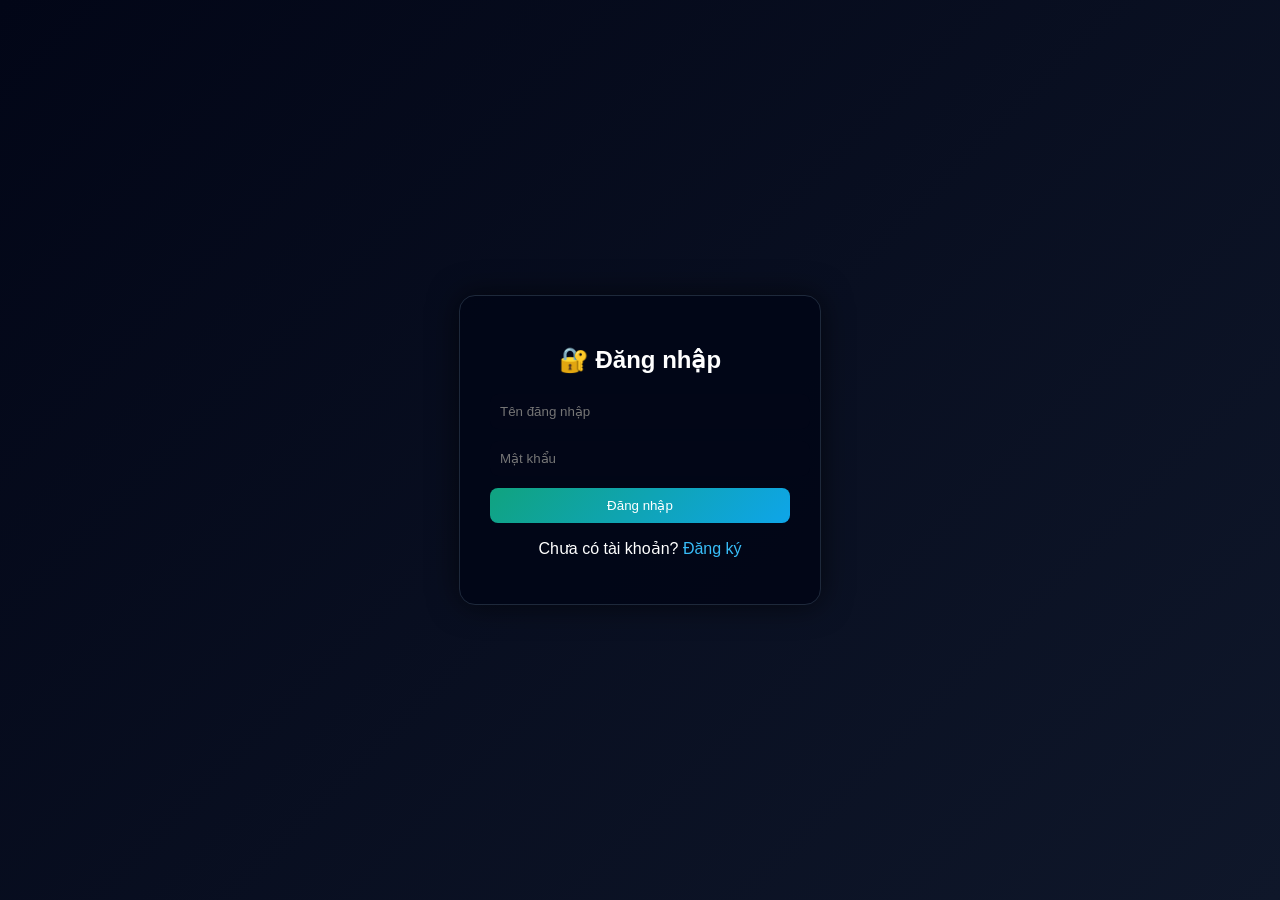
==== frontend/index.html @ c0acf872 "push" ====
<!DOCTYPE html>
<html lang="vi">

<head>
    <meta charset="UTF-8">
    <title>AI Assistant</title>
    <link rel="stylesheet" href="css/style.css">
</head>

<body>

    <div class="app">

        <!-- SIDEBAR -->
        <aside class="sidebar">

            <div class="logo">
                <img src="./img/avt-face.jpg" class="avatar-img">
                <div id="username-display"></div>
            </div>

            <button class="new-chat" onclick="newChat()">+ New Chat</button>
            <button class="new-licsu" onclick="loadHistory()">📜 Lịch sử</button>
            <button onclick="logout()">🚪 Đăng xuất</button>

        </aside>

        <!-- MAIN -->
        <main class="main">

            <div class="chat-box">

                <div class="chat-header">
                    <h2>Chat AI</h2>
                </div>

                <div id="chat" class="chat"></div>

                <!-- MODE -->
                <div class="mode-select">
                    <button id="btn-ai" class="active" onclick="setMode('ai')">🤖 AI</button>
                    <button id="btn-data" onclick="setMode('data')">📚 Data</button>
                </div>

                <!-- INPUT -->
                <div class="input-box">
                    <input id="input" placeholder="Nhập tin nhắn..." autocomplete="off" />
                    <button onclick="sendMessage()">➤</button>
                </div>

            </div>

        </main>

    </div>

    <script src="js/app.js"></script>

</body>

</html>
---- frontend/css/style.css ----
/* ===== GLOBAL ===== */

body {
    margin: 0;
    font-family: "Segoe UI", sans-serif;
    background: linear-gradient(135deg, #020617, #0f172a);
    color: white;
}


/* ===== LAYOUT ===== */

.app {
    display: flex;
    height: 100vh;
}


/* ===== SIDEBAR ===== */

.sidebar {
    width: 230px;
    background: #020617;
    padding: 20px;
    border-right: 1px solid #1e293b;
    display: flex;
    flex-direction: column;
    gap: 10px;
}

.logo {
    text-align: center;
    margin-bottom: 10px;
}

.avatar-img {
    width: 60px;
    height: 60px;
    border-radius: 50%;
    margin-bottom: 5px;
}

#username-display {
    font-size: 14px;
    color: #38bdf8;
}


/* BUTTON */

.sidebar button {
    padding: 10px;
    border-radius: 8px;
    border: none;
    cursor: pointer;
}

.new-chat {
    background: linear-gradient(135deg, #10a37f, #0ea5e9);
    color: white;
}

.new-licsu {
    background: #1e293b;
    color: white;
}


/* ===== MAIN ===== */

.main {
    flex: 1;
    display: flex;
    justify-content: center;
    align-items: center;
}


/* ===== CHAT BOX ===== */

.chat-box {
    width: 800px;
    height: 90vh;
    background: #020617;
    border-radius: 16px;
    display: flex;
    flex-direction: column;
    border: 1px solid #1e293b;
}


/* HEADER */

.chat-header {
    padding: 15px;
    border-bottom: 1px solid #1e293b;
}


/* CHAT */

.chat {
    flex: 1;
    padding: 20px;
    overflow-y: auto;
}


/* MESSAGE */

.msg-wrapper {
    display: flex;
    margin: 10px 0;
}

.msg-wrapper.user {
    justify-content: flex-end;
}

.avatar {
    width: 32px;
    height: 32px;
    border-radius: 50%;
    background: #1e293b;
    display: flex;
    align-items: center;
    justify-content: center;
    margin: 0 8px;
}

.bubble {
    max-width: 60%;
    padding: 10px 14px;
    border-radius: 12px;
}

.user .bubble {
    background: linear-gradient(135deg, #10a37f, #0ea5e9);
}

.bot .bubble {
    background: #1e293b;
}


/* ===== MODE ===== */

.mode-select {
    display: flex;
    gap: 6px;
    padding: 6px;
    margin: 8px 12px;
}

.mode-select button {
    padding: 6px 12px;
    border-radius: 999px;
    border: none;
    background: #1e293b;
    color: white;
    cursor: pointer;
}

.mode-select button.active {
    background: linear-gradient(135deg, #10a37f, #0ea5e9);
}


/* ===== INPUT ===== */

.input-box {
    display: flex;
    padding: 12px;
    border-top: 1px solid #1e293b;
    gap: 10px;
}

.input-box input {
    flex: 1;
    padding: 10px;
    border-radius: 10px;
    border: none;
    background: #020617;
    color: white;
}

.input-box button {
    padding: 10px;
    border-radius: 10px;
    border: none;
    background: #10a37f;
    color: white;
}


/* ===== MODE BUTTON ===== */

.mode-select {
    display: flex;
    gap: 8px;
    padding: 6px;
    margin: 10px 12px;
    background: #020617;
    border-radius: 999px;
    border: 1px solid #1e293b;
    width: fit-content;
}

.mode-select button {
    padding: 6px 14px;
    border-radius: 999px;
    border: none;
    background: transparent;
    color: #94a3b8;
    cursor: pointer;
    transition: 0.25s;
}


/* hover */

.mode-select button:hover {
    background: #1e293b;
}


/* 🔥 ACTIVE (PHÁT SÁNG) */

.mode-select button.active {
    background: linear-gradient(135deg, #10a37f, #0ea5e9);
    color: white;
    font-weight: 500;
    /* glow effect */
    box-shadow: 0 0 10px rgba(16, 163, 127, 0.6), 0 0 20px rgba(14, 165, 233, 0.5);
    transform: scale(1.05);
}
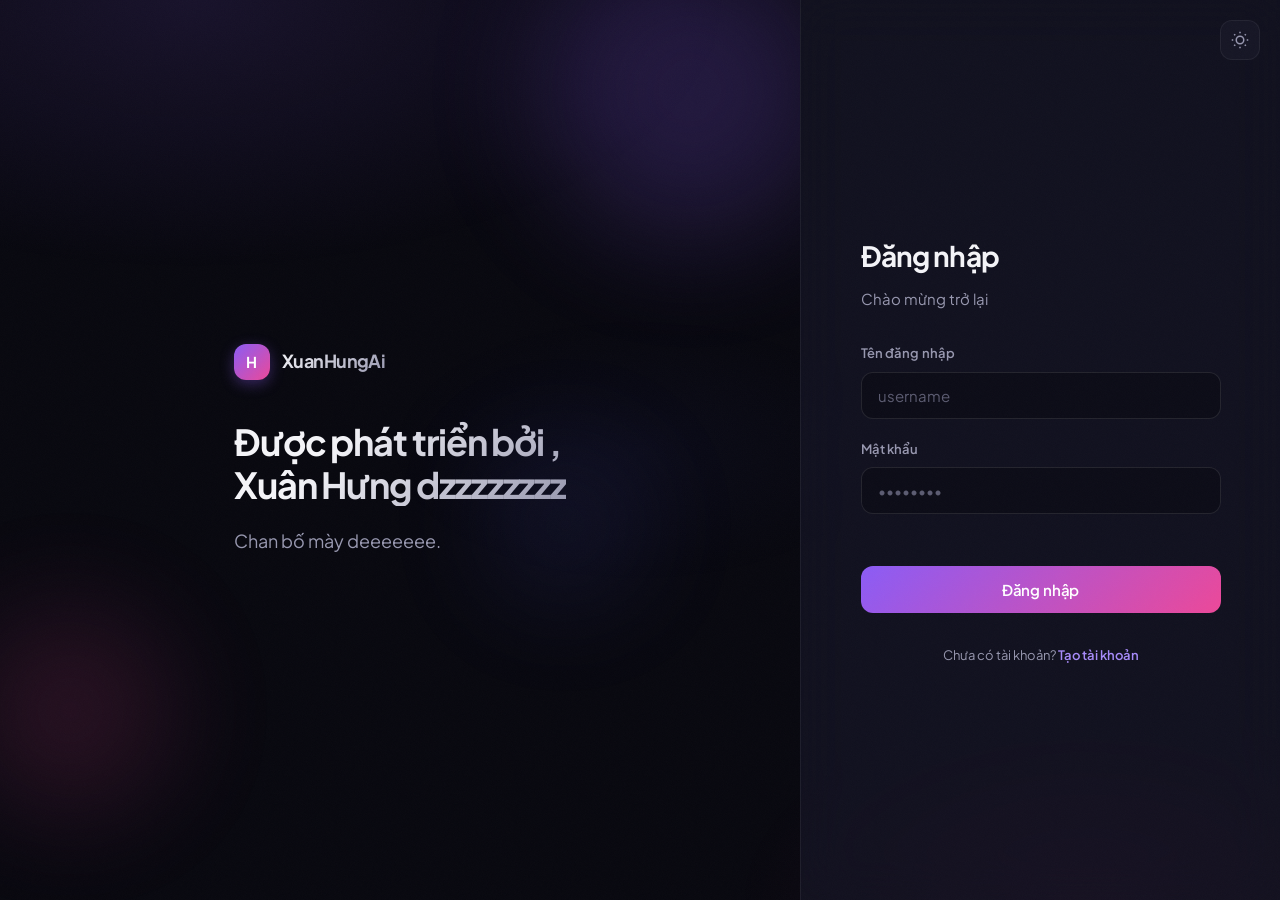
==== commit 2e8f37ef: "Redesign frontend, add auth and VS Code tasks, stop tracking .env Co-authored-by: Cursor <cursoragen" ====
--- a/frontend/index.html
+++ b/frontend/index.html
@@ -1,61 +1,105 @@
-<!DOCTYPE html>
+<!doctype html>
 <html lang="vi">
+  <head>
+    <meta charset="UTF-8" />
+    <meta name="viewport" content="width=device-width, initial-scale=1.0" />
+    <meta name="theme-color" content="#08080f" />
+    <title>Nova — AI Chat</title>
+    <script>
+      (function () {
+        document.documentElement.setAttribute(
+          "data-theme",
+          localStorage.getItem("theme") || "dark"
+        );
+      })();
+    </script>
+    <link rel="stylesheet" href="css/style.css" />
+  </head>
 
-<head>
-    <meta charset="UTF-8">
-    <title>AI Assistant</title>
-    <link rel="stylesheet" href="css/style.css">
-</head>
+  <body>
+    <div class="grain" aria-hidden="true"></div>
 
-<body>
+    <header class="topbar">
+      <div class="topbar-left">
+        <div class="brand">
+          <span class="brand-mark">N</span>
+          <span class="brand-name">Nova</span>
+        </div>
+        <nav class="mode-tabs" aria-label="Chế độ chat">
+          <button id="btn-ai" class="mode-tab active" onclick="setMode('ai')">
+            <svg viewBox="0 0 24 24" fill="none" stroke="currentColor" stroke-width="2" aria-hidden="true"><path d="M12 2a4 4 0 0 1 4 4v1h1a3 3 0 0 1 0 6h-1v1a4 4 0 0 1-8 0v-1H7a3 3 0 0 1 0-6h1V6a4 4 0 0 1 4-4z"/></svg>
+            AI Chat
+          </button>
+          <button id="btn-data" class="mode-tab" onclick="setMode('data')">
+            <svg viewBox="0 0 24 24" fill="none" stroke="currentColor" stroke-width="2" aria-hidden="true"><ellipse cx="12" cy="5" rx="9" ry="3"/><path d="M3 5v14a9 3 0 0 0 18 0V5"/><path d="M3 12a9 3 0 0 0 18 0"/></svg>
+            Knowledge
+          </button>
+        </nav>
+      </div>
 
-    <div class="app">
+      <div class="topbar-right">
+        <span class="mode-badge" id="mode-badge">AI</span>
+        <button class="icon-btn" onclick="newChat()" title="Cuộc trò chuyện mới" aria-label="Cuộc trò chuyện mới">
+          <svg viewBox="0 0 24 24" fill="none" stroke="currentColor" stroke-width="2" aria-hidden="true"><path d="M12 5v14M5 12h14"/></svg>
+        </button>
+        <button class="icon-btn" onclick="loadHistory()" title="Lịch sử" aria-label="Lịch sử">
+          <svg viewBox="0 0 24 24" fill="none" stroke="currentColor" stroke-width="2" aria-hidden="true"><circle cx="12" cy="12" r="10"/><polyline points="12 6 12 12 16 14"/></svg>
+        </button>
+        <button class="icon-btn" onclick="toggleTheme()" title="Đổi giao diện" aria-label="Đổi giao diện">
+          <span data-theme-icon>
+            <svg class="icon-sun" viewBox="0 0 24 24" fill="none" stroke="currentColor" stroke-width="2" aria-hidden="true"><circle cx="12" cy="12" r="5"/><line x1="12" y1="1" x2="12" y2="3"/><line x1="12" y1="21" x2="12" y2="23"/><line x1="4.22" y1="4.22" x2="5.64" y2="5.64"/><line x1="18.36" y1="18.36" x2="19.78" y2="19.78"/><line x1="1" y1="12" x2="3" y2="12"/><line x1="21" y1="12" x2="23" y2="12"/><line x1="4.22" y1="19.78" x2="5.64" y2="18.36"/><line x1="18.36" y1="5.64" x2="19.78" y2="4.22"/></svg>
+            <svg class="icon-moon" viewBox="0 0 24 24" fill="none" stroke="currentColor" stroke-width="2" aria-hidden="true"><path d="M21 12.79A9 9 0 1 1 11.21 3 7 7 0 0 0 21 12.79z"/></svg>
+          </span>
+        </button>
+        <div class="user-chip">
+          <div class="user-avatar" id="user-avatar">U</div>
+          <span id="username-display"></span>
+        </div>
+        <button class="icon-btn logout-btn" onclick="logout()" title="Đăng xuất" aria-label="Đăng xuất">
+          <svg viewBox="0 0 24 24" fill="none" stroke="currentColor" stroke-width="2" aria-hidden="true"><path d="M9 21H5a2 2 0 0 1-2-2V5a2 2 0 0 1 2-2h4"/><polyline points="16 17 21 12 16 7"/><line x1="21" y1="12" x2="9" y2="12"/></svg>
+        </button>
+      </div>
+    </header>
 
-        <!-- SIDEBAR -->
-        <aside class="sidebar">
+    <main class="chat-stage">
+      <div id="chat" class="chat" role="log" aria-live="polite" aria-label="Cuộc trò chuyện">
+        <div id="empty-state" class="empty-state">
+          <div class="empty-visual">
+            <div class="orb orb-1"></div>
+            <div class="orb orb-2"></div>
+            <div class="empty-card">
+              <svg width="32" height="32" viewBox="0 0 24 24" fill="none" stroke="currentColor" stroke-width="1.5" aria-hidden="true"><path d="M21 15a2 2 0 0 1-2 2H7l-4 4V5a2 2 0 0 1 2-2h14a2 2 0 0 1 2 2z"/></svg>
+            </div>
+          </div>
+          <h2>Xin chào!</h2>
+          <p>Hỏi bất cứ điều gì — AI sẽ trả lời ngay, hoặc chuyển sang Knowledge để tra cứu dữ liệu.</p>
+          <div class="suggestions">
+            <button class="suggestion" onclick="useSuggestion('Xin chào, bạn có thể giúp gì?')">Xin chào 👋</button>
+            <button class="suggestion" onclick="useSuggestion('Giá sản phẩm bao nhiêu?')">Hỏi giá 💰</button>
+            <button class="suggestion" onclick="useSuggestion('Chính sách giao hàng thế nào?')">Giao hàng 📦</button>
+          </div>
+        </div>
+      </div>
+    </main>
 
-            <div class="logo">
-                <img src="./img/avt-face.jpg" class="avatar-img">
-                <div id="username-display"></div>
-            </div>
+    <footer class="composer">
+      <div class="composer-inner">
+        <textarea
+          id="input"
+          rows="1"
+          placeholder="Nhập tin nhắn của bạn..."
+          autocomplete="off"
+          aria-label="Tin nhắn"
+        ></textarea>
+        <button class="send-btn" onclick="sendMessage()" title="Gửi" aria-label="Gửi tin nhắn">
+          <svg viewBox="0 0 24 24" fill="currentColor" aria-hidden="true"><path d="M2.01 21L23 12 2.01 3 2 10l15 2-15 2z"/></svg>
+        </button>
+      </div>
+      <p class="composer-hint">Enter để gửi · Shift+Enter xuống dòng · Nova AI có thể mắc lỗi</p>
+    </footer>
 
-            <button class="new-chat" onclick="newChat()">+ New Chat</button>
-            <button class="new-licsu" onclick="loadHistory()">📜 Lịch sử</button>
-            <button onclick="logout()">🚪 Đăng xuất</button>
-
-        </aside>
-
-        <!-- MAIN -->
-        <main class="main">
-
-            <div class="chat-box">
-
-                <div class="chat-header">
-                    <h2>Chat AI</h2>
-                </div>
-
-                <div id="chat" class="chat"></div>
-
-                <!-- MODE -->
-                <div class="mode-select">
-                    <button id="btn-ai" class="active" onclick="setMode('ai')">🤖 AI</button>
-                    <button id="btn-data" onclick="setMode('data')">📚 Data</button>
-                </div>
-
-                <!-- INPUT -->
-                <div class="input-box">
-                    <input id="input" placeholder="Nhập tin nhắn..." autocomplete="off" />
-                    <button onclick="sendMessage()">➤</button>
-                </div>
-
-            </div>
-
-        </main>
-
-    </div>
-
+    <script src="js/theme.js"></script>
+    <script src="js/config.js"></script>
     <script src="js/app.js"></script>
-
-</body>
-
-</html>+  </body>
+</html>
--- a/frontend/css/style.css
+++ b/frontend/css/style.css
@@ -1,236 +1,538 @@
-/* ===== GLOBAL ===== */
-
+@import "base.css";
+
+/* ─── Layout ─── */
 body {
-    margin: 0;
-    font-family: "Segoe UI", sans-serif;
-    background: linear-gradient(135deg, #020617, #0f172a);
-    color: white;
-}
-
-
-/* ===== LAYOUT ===== */
-
-.app {
-    display: flex;
-    height: 100vh;
-}
-
-
-/* ===== SIDEBAR ===== */
-
-.sidebar {
-    width: 230px;
-    background: #020617;
-    padding: 20px;
-    border-right: 1px solid #1e293b;
-    display: flex;
-    flex-direction: column;
-    gap: 10px;
-}
-
-.logo {
-    text-align: center;
-    margin-bottom: 10px;
-}
-
-.avatar-img {
-    width: 60px;
-    height: 60px;
-    border-radius: 50%;
-    margin-bottom: 5px;
+  display: flex;
+  flex-direction: column;
+  height: 100vh;
+  height: 100dvh;
+  overflow: hidden;
+  position: relative;
+}
+
+body > *:not(.grain) {
+  position: relative;
+  z-index: 1;
+}
+
+/* ─── Topbar ─── */
+.topbar {
+  height: var(--topbar-h);
+  padding: 0 var(--space-5);
+  display: flex;
+  align-items: center;
+  justify-content: space-between;
+  gap: var(--space-4);
+  background: var(--bg-overlay);
+  backdrop-filter: blur(20px) saturate(1.4);
+  -webkit-backdrop-filter: blur(20px) saturate(1.4);
+  border-bottom: 1px solid var(--border-subtle);
+  flex-shrink: 0;
+}
+
+.topbar-left {
+  display: flex;
+  align-items: center;
+  gap: var(--space-6);
+  min-width: 0;
+}
+
+.topbar-right {
+  display: flex;
+  align-items: center;
+  gap: var(--space-2);
+  flex-shrink: 0;
+}
+
+/* ─── Mode Tabs ─── */
+.mode-tabs {
+  display: flex;
+  gap: 2px;
+  padding: 3px;
+  background: var(--bg-raised);
+  border-radius: var(--radius-full);
+  border: 1px solid var(--border-subtle);
+}
+
+.mode-tab {
+  display: inline-flex;
+  align-items: center;
+  gap: 6px;
+  padding: 7px 14px;
+  border: none;
+  border-radius: var(--radius-full);
+  background: transparent;
+  color: var(--text-secondary);
+  font-family: var(--font);
+  font-size: var(--text-sm);
+  font-weight: 600;
+  cursor: pointer;
+  white-space: nowrap;
+  transition:
+    background var(--duration-normal) var(--ease-out),
+    color var(--duration-normal) var(--ease-out),
+    box-shadow var(--duration-normal) var(--ease-out);
+}
+
+.mode-tab svg {
+  width: 15px;
+  height: 15px;
+  opacity: 0.7;
+  transition: opacity var(--duration-fast);
+}
+
+.mode-tab:hover {
+  color: var(--text-primary);
+}
+
+.mode-tab:hover svg {
+  opacity: 1;
+}
+
+.mode-tab.active {
+  background: linear-gradient(135deg, var(--accent), var(--accent-2));
+  color: #fff;
+  box-shadow: 0 2px 12px var(--accent-glow);
+}
+
+.mode-tab.active svg {
+  opacity: 1;
+}
+
+/* ─── Mode Badge ─── */
+.mode-badge {
+  font-size: var(--text-xs);
+  font-weight: 600;
+  padding: 4px 10px;
+  border-radius: var(--radius-full);
+  background: var(--accent-muted);
+  color: var(--accent-light);
+  border: 1px solid rgba(139, 92, 246, 0.2);
+  letter-spacing: 0.02em;
+  text-transform: uppercase;
+}
+
+[data-theme="light"] .mode-badge {
+  color: var(--accent-dark);
+}
+
+/* ─── User Chip ─── */
+.user-chip {
+  display: flex;
+  align-items: center;
+  gap: var(--space-2);
+  padding: 4px 12px 4px 4px;
+  border-radius: var(--radius-full);
+  background: var(--bg-raised);
+  border: 1px solid var(--border-subtle);
+}
+
+.user-avatar {
+  width: 30px;
+  height: 30px;
+  border-radius: var(--radius-sm);
+  background: linear-gradient(135deg, var(--accent), var(--accent-2));
+  display: flex;
+  align-items: center;
+  justify-content: center;
+  font-weight: 700;
+  font-size: var(--text-xs);
+  color: #fff;
+  flex-shrink: 0;
 }
 
 #username-display {
-    font-size: 14px;
-    color: #38bdf8;
-}
-
-
-/* BUTTON */
-
-.sidebar button {
-    padding: 10px;
-    border-radius: 8px;
-    border: none;
-    cursor: pointer;
-}
-
-.new-chat {
-    background: linear-gradient(135deg, #10a37f, #0ea5e9);
-    color: white;
-}
-
-.new-licsu {
-    background: #1e293b;
-    color: white;
-}
-
-
-/* ===== MAIN ===== */
-
-.main {
-    flex: 1;
-    display: flex;
-    justify-content: center;
-    align-items: center;
-}
-
-
-/* ===== CHAT BOX ===== */
-
-.chat-box {
-    width: 800px;
-    height: 90vh;
-    background: #020617;
-    border-radius: 16px;
-    display: flex;
-    flex-direction: column;
-    border: 1px solid #1e293b;
-}
-
-
-/* HEADER */
-
-.chat-header {
-    padding: 15px;
-    border-bottom: 1px solid #1e293b;
-}
-
-
-/* CHAT */
+  font-size: var(--text-sm);
+  font-weight: 600;
+  color: var(--text-secondary);
+  max-width: 100px;
+  white-space: nowrap;
+  overflow: hidden;
+  text-overflow: ellipsis;
+}
+
+.logout-btn:hover {
+  background: rgba(248, 113, 113, 0.12) !important;
+  color: var(--error) !important;
+  border-color: rgba(248, 113, 113, 0.2) !important;
+}
+
+/* ─── Chat Stage ─── */
+.chat-stage {
+  flex: 1;
+  overflow: hidden;
+  display: flex;
+  justify-content: center;
+  min-height: 0;
+}
 
 .chat {
-    flex: 1;
-    padding: 20px;
-    overflow-y: auto;
-}
-
-
-/* MESSAGE */
-
+  width: 100%;
+  max-width: var(--max-chat-w);
+  padding: var(--space-6) var(--space-5);
+  overflow-y: auto;
+  scroll-behavior: smooth;
+}
+
+/* ─── Empty State ─── */
+.empty-state {
+  display: flex;
+  flex-direction: column;
+  align-items: center;
+  justify-content: center;
+  min-height: 100%;
+  text-align: center;
+  padding: var(--space-10) var(--space-4);
+  animation: fadeUp var(--duration-slow) var(--ease-out);
+}
+
+.empty-visual {
+  position: relative;
+  width: 120px;
+  height: 120px;
+  margin-bottom: var(--space-8);
+}
+
+.orb {
+  position: absolute;
+  border-radius: 50%;
+  filter: blur(24px);
+  animation: pulse-glow 4s ease-in-out infinite;
+}
+
+.orb-1 {
+  width: 80px;
+  height: 80px;
+  background: var(--accent);
+  opacity: 0.3;
+  top: 10px;
+  left: 0;
+  animation-delay: 0s;
+}
+
+.orb-2 {
+  width: 60px;
+  height: 60px;
+  background: var(--accent-2);
+  opacity: 0.25;
+  bottom: 0;
+  right: 0;
+  animation-delay: 2s;
+}
+
+.empty-card {
+  position: absolute;
+  inset: 20px;
+  background: var(--bg-overlay);
+  backdrop-filter: blur(12px);
+  border: 1px solid var(--border-default);
+  border-radius: var(--radius-xl);
+  display: flex;
+  align-items: center;
+  justify-content: center;
+  color: var(--accent-light);
+  box-shadow: var(--shadow-glow);
+  animation: float 5s ease-in-out infinite;
+}
+
+.empty-state h2 {
+  font-size: var(--text-2xl);
+  font-weight: 700;
+  letter-spacing: -0.03em;
+  margin-bottom: var(--space-3);
+  background: linear-gradient(135deg, var(--text-primary), var(--text-secondary));
+  -webkit-background-clip: text;
+  -webkit-text-fill-color: transparent;
+  background-clip: text;
+}
+
+.empty-state p {
+  font-size: var(--text-base);
+  color: var(--text-secondary);
+  max-width: 380px;
+  line-height: 1.7;
+  margin-bottom: var(--space-8);
+}
+
+.suggestions {
+  display: flex;
+  flex-wrap: wrap;
+  gap: var(--space-3);
+  justify-content: center;
+  max-width: 480px;
+}
+
+.suggestion {
+  padding: 10px 18px;
+  border-radius: var(--radius-full);
+  border: 1px solid var(--border-default);
+  background: var(--bg-raised);
+  color: var(--text-secondary);
+  font-family: var(--font);
+  font-size: var(--text-sm);
+  font-weight: 500;
+  cursor: pointer;
+  transition:
+    background var(--duration-normal) var(--ease-out),
+    border-color var(--duration-normal) var(--ease-out),
+    color var(--duration-normal) var(--ease-out),
+    transform var(--duration-fast) var(--ease-spring),
+    box-shadow var(--duration-normal);
+}
+
+.suggestion:hover {
+  background: var(--accent-muted);
+  border-color: rgba(139, 92, 246, 0.3);
+  color: var(--text-primary);
+  transform: translateY(-2px);
+  box-shadow: var(--shadow-sm);
+}
+
+/* ─── Messages ─── */
 .msg-wrapper {
-    display: flex;
-    margin: 10px 0;
+  display: flex;
+  align-items: flex-end;
+  gap: var(--space-3);
+  margin-bottom: var(--space-5);
+  animation: fadeUp var(--duration-normal) var(--ease-out);
 }
 
 .msg-wrapper.user {
-    justify-content: flex-end;
+  flex-direction: row-reverse;
 }
 
 .avatar {
-    width: 32px;
-    height: 32px;
-    border-radius: 50%;
-    background: #1e293b;
-    display: flex;
-    align-items: center;
-    justify-content: center;
-    margin: 0 8px;
+  width: 32px;
+  height: 32px;
+  border-radius: var(--radius-sm);
+  background: var(--bg-raised);
+  border: 1px solid var(--border-subtle);
+  display: flex;
+  align-items: center;
+  justify-content: center;
+  font-size: 11px;
+  font-weight: 700;
+  color: var(--text-tertiary);
+  flex-shrink: 0;
+  letter-spacing: -0.02em;
+}
+
+.msg-wrapper.user .avatar {
+  background: linear-gradient(135deg, var(--accent), var(--accent-2));
+  color: #fff;
+  border: none;
+}
+
+.msg-wrapper.bot .avatar {
+  background: var(--accent-muted);
+  color: var(--accent-light);
+  border-color: rgba(139, 92, 246, 0.2);
+}
+
+[data-theme="light"] .msg-wrapper.bot .avatar {
+  color: var(--accent-dark);
 }
 
 .bubble {
-    max-width: 60%;
-    padding: 10px 14px;
-    border-radius: 12px;
-}
-
-.user .bubble {
-    background: linear-gradient(135deg, #10a37f, #0ea5e9);
-}
-
-.bot .bubble {
-    background: #1e293b;
-}
-
-
-/* ===== MODE ===== */
-
-.mode-select {
-    display: flex;
-    gap: 6px;
-    padding: 6px;
-    margin: 8px 12px;
-}
-
-.mode-select button {
-    padding: 6px 12px;
-    border-radius: 999px;
-    border: none;
-    background: #1e293b;
-    color: white;
-    cursor: pointer;
-}
-
-.mode-select button.active {
-    background: linear-gradient(135deg, #10a37f, #0ea5e9);
-}
-
-
-/* ===== INPUT ===== */
-
-.input-box {
-    display: flex;
-    padding: 12px;
-    border-top: 1px solid #1e293b;
-    gap: 10px;
-}
-
-.input-box input {
-    flex: 1;
-    padding: 10px;
-    border-radius: 10px;
-    border: none;
-    background: #020617;
-    color: white;
-}
-
-.input-box button {
-    padding: 10px;
-    border-radius: 10px;
-    border: none;
-    background: #10a37f;
-    color: white;
-}
-
-
-/* ===== MODE BUTTON ===== */
-
-.mode-select {
-    display: flex;
-    gap: 8px;
-    padding: 6px;
-    margin: 10px 12px;
-    background: #020617;
-    border-radius: 999px;
-    border: 1px solid #1e293b;
-    width: fit-content;
-}
-
-.mode-select button {
-    padding: 6px 14px;
-    border-radius: 999px;
+  max-width: 72%;
+  padding: 12px 16px;
+  border-radius: var(--radius-lg);
+  font-size: var(--text-base);
+  line-height: 1.65;
+  word-break: break-word;
+  letter-spacing: -0.01em;
+}
+
+.msg-wrapper.user .bubble {
+  background: linear-gradient(135deg, var(--accent), var(--accent-dark));
+  color: #fff;
+  border-bottom-right-radius: var(--radius-sm);
+  box-shadow: 0 4px 16px var(--accent-glow);
+}
+
+.msg-wrapper.bot .bubble {
+  background: var(--bg-raised);
+  color: var(--text-primary);
+  border: 1px solid var(--border-subtle);
+  border-bottom-left-radius: var(--radius-sm);
+}
+
+/* ─── Typing Indicator ─── */
+.typing-bubble {
+  display: flex;
+  align-items: center;
+  gap: 5px;
+  padding: 14px 18px;
+  min-width: 60px;
+}
+
+.dot {
+  width: 6px;
+  height: 6px;
+  border-radius: 50%;
+  background: var(--text-tertiary);
+  animation: bounce 1.4s infinite ease-in-out;
+}
+
+.dot:nth-child(2) { animation-delay: 0.16s; }
+.dot:nth-child(3) { animation-delay: 0.32s; }
+
+@keyframes bounce {
+  0%, 80%, 100% { transform: scale(0.6); opacity: 0.35; }
+  40% { transform: scale(1); opacity: 1; }
+}
+
+/* ─── Composer ─── */
+.composer {
+  flex-shrink: 0;
+  padding: var(--space-4) var(--space-5) var(--space-5);
+  background: linear-gradient(to top, var(--bg-base) 60%, transparent);
+}
+
+.composer-inner {
+  max-width: var(--max-chat-w);
+  margin: 0 auto;
+  display: flex;
+  align-items: flex-end;
+  gap: var(--space-3);
+  padding: var(--space-2) var(--space-2) var(--space-2) var(--space-5);
+  background: var(--bg-overlay);
+  backdrop-filter: blur(20px) saturate(1.4);
+  -webkit-backdrop-filter: blur(20px) saturate(1.4);
+  border: 1px solid var(--border-default);
+  border-radius: var(--radius-2xl);
+  box-shadow: var(--shadow-md);
+  transition:
+    border-color var(--duration-normal) var(--ease-out),
+    box-shadow var(--duration-normal) var(--ease-out);
+}
+
+.composer-inner:focus-within {
+  border-color: rgba(139, 92, 246, 0.4);
+  box-shadow: var(--shadow-md), 0 0 0 3px var(--accent-muted);
+}
+
+.composer-inner textarea {
+  flex: 1;
+  border: none;
+  background: transparent;
+  color: var(--text-primary);
+  font-family: var(--font);
+  font-size: var(--text-base);
+  line-height: 1.5;
+  resize: none;
+  outline: none;
+  padding: 12px 0;
+  max-height: 160px;
+  min-height: 24px;
+}
+
+.composer-inner textarea::placeholder {
+  color: var(--text-tertiary);
+}
+
+.composer-inner textarea:disabled {
+  opacity: 0.5;
+}
+
+.send-btn {
+  width: 44px;
+  height: 44px;
+  border-radius: var(--radius-lg);
+  border: none;
+  background: linear-gradient(135deg, var(--accent), var(--accent-2));
+  color: #fff;
+  cursor: pointer;
+  display: flex;
+  align-items: center;
+  justify-content: center;
+  flex-shrink: 0;
+  transition:
+    transform var(--duration-fast) var(--ease-spring),
+    box-shadow var(--duration-normal) var(--ease-out),
+    opacity var(--duration-fast);
+}
+
+.send-btn:hover:not(:disabled) {
+  transform: scale(1.06);
+  box-shadow: 0 6px 20px var(--accent-glow);
+}
+
+.send-btn:active:not(:disabled) {
+  transform: scale(0.95);
+}
+
+.send-btn:disabled {
+  opacity: 0.4;
+  cursor: not-allowed;
+}
+
+.send-btn svg {
+  width: 20px;
+  height: 20px;
+}
+
+.composer-hint {
+  text-align: center;
+  font-size: var(--text-xs);
+  color: var(--text-tertiary);
+  margin-top: var(--space-3);
+  letter-spacing: 0.01em;
+}
+
+/* ─── Responsive ─── */
+@media (max-width: 768px) {
+  .topbar {
+    padding: 0 var(--space-3);
+  }
+
+  .mode-tabs {
+    display: none;
+  }
+
+  .mode-badge {
+    display: inline-flex;
+  }
+
+  .user-chip span {
+    display: none;
+  }
+
+  .user-chip {
+    padding: 4px;
     border: none;
     background: transparent;
-    color: #94a3b8;
-    cursor: pointer;
-    transition: 0.25s;
-}
-
-
-/* hover */
-
-.mode-select button:hover {
-    background: #1e293b;
-}
-
-
-/* 🔥 ACTIVE (PHÁT SÁNG) */
-
-.mode-select button.active {
-    background: linear-gradient(135deg, #10a37f, #0ea5e9);
-    color: white;
-    font-weight: 500;
-    /* glow effect */
-    box-shadow: 0 0 10px rgba(16, 163, 127, 0.6), 0 0 20px rgba(14, 165, 233, 0.5);
-    transform: scale(1.05);
-}+  }
+
+  .chat {
+    padding: var(--space-4) var(--space-3);
+  }
+
+  .bubble {
+    max-width: 85%;
+  }
+
+  .composer {
+    padding: var(--space-3);
+  }
+
+  .empty-state h2 {
+    font-size: var(--text-xl);
+  }
+
+  .suggestions {
+    flex-direction: column;
+    align-items: stretch;
+  }
+}
+
+@media (max-width: 480px) {
+  .topbar-right .icon-btn:not(.logout-btn) {
+    display: none;
+  }
+
+  .topbar-right .icon-btn[title="Đổi giao diện"],
+  .topbar-right .logout-btn {
+    display: inline-flex;
+  }
+}
